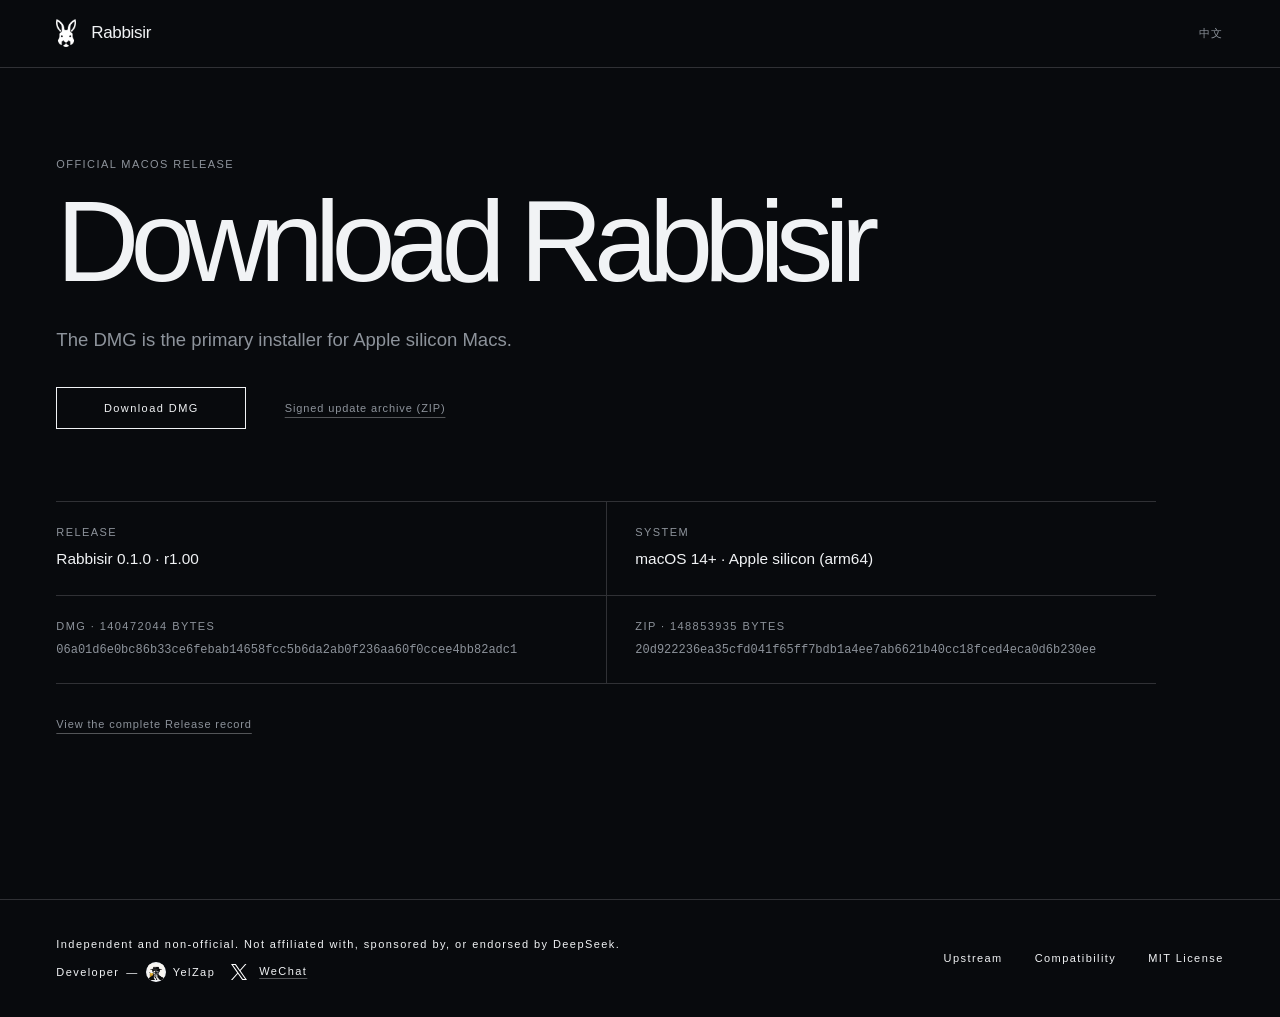
==== site/download.html @ ea1e6561 "fix: make official downloads browser-friendly" ====
<!doctype html>
<html lang="en">
  <head>
    <meta charset="utf-8">
    <meta name="viewport" content="width=device-width, initial-scale=1">
    <meta name="color-scheme" content="dark">
    <meta name="theme-color" content="#080a0d">
    <meta name="description" content="Download the official Rabbisir installer for Apple silicon Macs.">
    <title>Download Rabbisir — macOS</title>
    <link rel="icon" href="assets/rabbisir/rabbisir-mark-dark.png">
    <link rel="stylesheet" href="styles.css">
    <script src="site.js?v=20260815-wechat2" defer></script>
  </head>
  <body class="download-page">
    <header class="site-header">
      <div class="content-frame header-frame">
        <a class="brand" href="index.html" aria-label="Rabbisir home">
          <img src="assets/rabbisir/rabbisir-mark-dark.png" alt="" width="20" height="28">
          <span>Rabbisir</span>
        </a>
        <button class="language-switch" type="button" aria-label="Switch to Chinese">中文</button>
      </div>
    </header>

    <main class="download-main">
      <section class="download-detail" aria-labelledby="download-title">
        <div class="content-frame download-detail-frame">
          <p class="download-kicker" data-en="Official macOS release" data-zh="macOS 官方版本">Official macOS release</p>
          <h1 class="download-title" id="download-title" data-en="Download Rabbisir" data-zh="下载 Rabbisir">Download Rabbisir</h1>
          <p class="download-summary" data-en="The DMG is the primary installer for Apple silicon Macs." data-zh="DMG 是面向 Apple 芯片 Mac 的主要安装包。">The DMG is the primary installer for Apple silicon Macs.</p>

          <div class="download-cta">
            <a class="download-button download-primary" href="https://github.com/readysteadyscience/Rabbisir/releases/download/v0.1.0-r1.00/Rabbisir-0.1.0-1.dmg" aria-label="Download Rabbisir 0.1.0 DMG" data-aria-en="Download Rabbisir 0.1.0 DMG" data-aria-zh="下载 Rabbisir 0.1.0 DMG"><span data-en="Download DMG" data-zh="下载 DMG">Download DMG</span></a>
            <a class="download-archive" href="https://github.com/readysteadyscience/Rabbisir/releases/download/v0.1.0-r1.00/Rabbisir-0.1.0-1.zip" aria-label="Download the Rabbisir 0.1.0 signed update archive" data-aria-en="Download the Rabbisir 0.1.0 signed update archive" data-aria-zh="下载 Rabbisir 0.1.0 签名更新归档" data-en="Signed update archive (ZIP)" data-zh="签名更新归档（ZIP）">Signed update archive (ZIP)</a>
          </div>

          <div class="download-facts">
            <div class="download-fact">
              <p class="download-fact-label" data-en="Release" data-zh="版本">Release</p>
              <p class="download-fact-value">Rabbisir 0.1.0 · r1.00</p>
            </div>
            <div class="download-fact">
              <p class="download-fact-label" data-en="System" data-zh="系统">System</p>
              <p class="download-fact-value" data-en="macOS 14+ · Apple silicon (arm64)" data-zh="macOS 14 或更高版本 · Apple 芯片（arm64）">macOS 14+ · Apple silicon (arm64)</p>
            </div>
            <div class="download-fact">
              <p class="download-fact-label">DMG · 140472044 bytes</p>
              <p class="download-fact-value checksum-value"><code>06a01d6e0bc86b33ce6febab14658fcc5b6da2ab0f236aa60f0ccee4bb82adc1</code></p>
            </div>
            <div class="download-fact">
              <p class="download-fact-label">ZIP · 148853935 bytes</p>
              <p class="download-fact-value checksum-value"><code>20d922236ea35cfd041f65ff7bdb1a4ee7ab6621b40cc18fced4eca0d6b230ee</code></p>
            </div>
          </div>

          <p class="release-record"><a href="https://github.com/readysteadyscience/Rabbisir/releases/tag/v0.1.0-r1.00" target="_blank" rel="noopener noreferrer" aria-label="View the complete Rabbisir 0.1.0 release record (opens in a new tab)" data-aria-en="View the complete Rabbisir 0.1.0 release record (opens in a new tab)" data-aria-zh="查看完整 Rabbisir 0.1.0 Release 记录（在新标签页中打开）" data-en="View the complete Release record" data-zh="查看完整 Release 记录">View the complete Release record</a></p>
        </div>
      </section>
    </main>

    <footer>
      <div class="content-frame footer-frame">
        <div class="footer-meta">
          <p data-en="Independent and non-official. Not affiliated with, sponsored by, or endorsed by DeepSeek." data-zh="独立、非官方，与 DeepSeek 不存在隶属、赞助或背书关系。">Independent and non-official. Not affiliated with, sponsored by, or endorsed by DeepSeek.</p>
          <p class="author-line"><span data-en="Developer" data-zh="开发者">Developer</span><span aria-hidden="true">—</span><span class="author-avatar"><img src="assets/rabbisir/yelzap-avatar.png" alt="" width="18" height="18"></span><span>YelZap</span><a class="x-profile-link" href="https://x.com/YelZap1987" target="_blank" rel="noopener noreferrer" aria-label="YelZap on X (opens in a new tab)" data-aria-en="YelZap on X (opens in a new tab)" data-aria-zh="在 X 上查看 YelZap（在新标签页中打开）"><img src="assets/rabbisir/x-logo-white-v1.svg" alt="" width="16" height="16"></a><button class="wechat-profile-button" type="button" aria-label="Show YelZap's WeChat QR code" aria-haspopup="dialog" aria-controls="wechat-qr-dialog" data-aria-en="Show YelZap's WeChat QR code" data-aria-zh="显示 YelZap 的微信二维码"><span class="wechat-profile-label" data-en="WeChat" data-zh="微信">WeChat</span></button></p>
        </div>
        <nav aria-label="Project references" data-aria-en="Project references" data-aria-zh="项目参考">
          <a class="upstream-link" href="https://github.com/deepseek-ai/deepseek-harness" aria-label="Official DeepSeek Harness upstream repository" data-aria-en="Official DeepSeek Harness upstream repository" data-aria-zh="DeepSeek Harness 官方上游仓库"><span data-en="Upstream" data-zh="上游">Upstream</span></a>
          <a href="UPSTREAM.md" data-en="Compatibility" data-zh="兼容性">Compatibility</a>
          <a href="LICENSE" data-en="MIT License" data-zh="MIT 许可">MIT License</a>
        </nav>
      </div>
    </footer>

    <dialog class="wechat-dialog" id="wechat-qr-dialog" aria-label="Add YelZap on WeChat" data-aria-en="Add YelZap on WeChat" data-aria-zh="在微信添加 YelZap">
      <div class="wechat-dialog-panel">
        <button class="wechat-dialog-close" type="button" aria-label="Close WeChat QR code" data-aria-en="Close WeChat QR code" data-aria-zh="关闭微信二维码">×</button>
        <img src="assets/rabbisir/yelzap-wechat-qr-v1.png" alt="YelZap WeChat QR code" width="922" height="1361">
      </div>
    </dialog>
  </body>
</html>
---- site/styles.css ----
:root {
  color-scheme: dark;
  font-family: "SF Pro Display", "SF Pro Text", -apple-system, BlinkMacSystemFont, "Helvetica Neue", sans-serif;
  font-synthesis: none;
  --background: #080a0d;
  --text: #f1f3f5;
  --muted: #8d939b;
  --quiet: #5d636b;
  --line: rgba(241, 243, 245, 0.17);
  --line-strong: rgba(241, 243, 245, 0.32);
  --gutter: clamp(24px, 4.4vw, 72px);
}

* {
  box-sizing: border-box;
}

html {
  min-width: 320px;
  background: var(--background);
  scroll-behavior: smooth;
}

body {
  min-width: 320px;
  height: 100svh;
  margin: 0;
  display: grid;
  grid-template-rows: clamp(60px, 7.5svh, 72px) minmax(0, 1fr) clamp(80px, 10svh, 96px);
  overflow: hidden;
  color: var(--text);
  background: var(--background);
}

a {
  color: inherit;
  text-decoration: none;
}

.content-frame {
  width: 100%;
  height: 100%;
  padding-inline: var(--gutter);
}

.site-header,
.header-frame {
  display: flex;
  align-items: center;
  justify-content: space-between;
}

.site-header {
  height: 100%;
  border-bottom: 1px solid var(--line);
}

.brand {
  display: inline-flex;
  align-items: center;
  gap: 15px;
  font-size: 17px;
  font-weight: 510;
  letter-spacing: -0.02em;
}

.brand img {
  display: block;
  width: 20px;
  height: auto;
}

.language-switch {
  padding: 8px 0;
  color: var(--muted);
  font: inherit;
  font-size: 11px;
  letter-spacing: 0.13em;
  cursor: pointer;
  background: none;
  border: 0;
}

.language-switch:hover,
.language-switch:focus-visible {
  color: var(--text);
}

.download-button,
footer {
  font-size: 11px;
  letter-spacing: 0.13em;
}

main {
  display: grid;
  grid-template-rows: minmax(0, 1fr) clamp(136px, 20.5svh, 176px);
  min-height: 0;
  overflow: hidden;
}

.hero {
  min-height: 0;
  border-bottom: 1px solid var(--line);
}

.hero-frame {
  display: grid;
  grid-template-columns: minmax(0, 1fr) minmax(150px, 19vw);
  align-items: center;
  gap: clamp(36px, 6vw, 96px);
  padding-block: clamp(20px, 4svh, 42px);
}

.hero-copy {
  min-width: 0;
}

h1 {
  margin: 0 0 0 -0.059em;
  font-size: clamp(5rem, 11.8vw, 11.5rem);
  font-weight: 430;
  line-height: 0.78;
  letter-spacing: -0.078em;
  animation: rise 900ms cubic-bezier(0.16, 1, 0.3, 1) both;
}

.provenance,
.logic-note {
  color: var(--muted);
  font-size: clamp(1rem, 1.45vw, 1.35rem);
  font-weight: 400;
  line-height: 1.25;
  letter-spacing: -0.02em;
}

.provenance {
  margin: clamp(18px, 2.8svh, 30px) 0 0;
  margin-left: -0.05em;
  animation: rise 900ms 100ms cubic-bezier(0.16, 1, 0.3, 1) both;
}

.harness-link {
  color: var(--text);
  font-weight: inherit;
  text-decoration: none;
}

.logic-note {
  margin: 8px 0 0;
}

.download-group {
  --download-space: clamp(18px, 2.4svh, 22px);

  display: grid;
  justify-items: start;
  gap: var(--download-space);
  width: fit-content;
  margin-top: var(--download-space);
  padding-bottom: var(--download-space);
  animation: rise 900ms 180ms cubic-bezier(0.16, 1, 0.3, 1) both;
}

.download-button {
  min-width: 132px;
  min-height: 42px;
  padding: 0 22px;
  display: inline-flex;
  align-items: center;
  justify-content: center;
  color: var(--text);
  border: 1px solid var(--text);
  transition: color 180ms ease, background-color 180ms ease;
}

.download-actions {
  display: flex;
  align-items: center;
  gap: clamp(18px, 2vw, 30px);
}

.download-promise {
  margin: 0;
  color: var(--text);
  font-size: clamp(1.15rem, 1.8vw, 1.65rem);
  font-weight: 430;
  line-height: 1.2;
  letter-spacing: -0.025em;
}

.download-button:hover,
.download-button:focus-visible {
  color: var(--background);
  background: var(--text);
}

.hero-mark {
  justify-self: end;
  width: min(100%, 220px);
}

.mark-rabbisir {
  display: block;
  width: 100%;
  height: auto;
  opacity: 1;
}

.signals {
  min-height: 0;
  border-bottom: 1px solid var(--line);
}

.signals-frame {
  display: block;
}

.signal-list {
  display: grid;
  grid-template-columns: repeat(3, minmax(0, 1fr));
  height: 100%;
  min-height: 0;
}

.signal {
  display: flex;
  min-width: 0;
  flex-direction: column;
  justify-content: center;
  gap: 12px;
  padding: 0 clamp(20px, 2.6vw, 44px);
  border-left: 1px solid var(--line);
}

.signal:first-child {
  padding-left: 0;
  border-left: 0;
}

.signal p {
  margin: 0;
}

.signal-title {
  color: var(--text);
  font-size: clamp(1.5rem, 2.45vw, 2.9rem);
  font-weight: 390;
  line-height: 0.98;
  letter-spacing: -0.045em;
  transition: color 220ms ease;
}

.signal-copy {
  max-width: 24ch;
  color: var(--quiet);
  font-size: clamp(0.78rem, 0.95vw, 0.95rem);
  line-height: 1.35;
  letter-spacing: -0.01em;
}

.signal:hover .signal-title {
  color: var(--text);
}

body.download-page {
  height: auto;
  min-height: 100svh;
  grid-template-rows: clamp(60px, 7.5svh, 72px) minmax(0, 1fr) auto;
  overflow-x: hidden;
  overflow-y: auto;
}

.download-page main {
  display: block;
  overflow: visible;
}

.download-detail {
  min-height: calc(100svh - clamp(60px, 7.5svh, 72px));
  border-bottom: 1px solid var(--line);
}

.download-detail-frame {
  height: auto;
  padding-block: clamp(64px, 10svh, 120px);
}

.download-kicker,
.download-fact-label {
  color: var(--muted);
  font-size: 11px;
  letter-spacing: 0.13em;
  text-transform: uppercase;
}

.download-kicker {
  margin: 0 0 22px;
}

.download-title {
  max-width: 980px;
  margin: 0;
  font-size: clamp(4rem, 9vw, 9rem);
  line-height: 0.86;
}

.download-summary {
  max-width: 620px;
  margin: clamp(28px, 4svh, 44px) 0 0;
  color: var(--muted);
  font-size: clamp(1rem, 1.45vw, 1.3rem);
  line-height: 1.45;
}

.download-cta {
  display: flex;
  align-items: center;
  gap: clamp(20px, 3vw, 42px);
  margin-top: 34px;
}

.download-primary {
  min-width: 190px;
}

.download-archive,
.release-record a {
  color: var(--muted);
  font-size: 11px;
  letter-spacing: 0.08em;
  text-decoration: underline;
  text-decoration-color: var(--line-strong);
  text-underline-offset: 5px;
}

.download-archive:hover,
.download-archive:focus-visible,
.release-record a:hover,
.release-record a:focus-visible {
  color: var(--text);
}

.download-facts {
  max-width: 1100px;
  margin-top: clamp(56px, 8svh, 88px);
  display: grid;
  grid-template-columns: repeat(2, minmax(0, 1fr));
  border-top: 1px solid var(--line);
}

.download-fact {
  min-width: 0;
  padding: 24px 28px 24px 0;
  border-bottom: 1px solid var(--line);
}

.download-fact:nth-child(even) {
  padding-left: 28px;
  border-left: 1px solid var(--line);
}

.download-fact p {
  margin: 0;
}

.download-fact-value {
  margin-top: 10px !important;
  color: var(--text);
  font-size: clamp(0.9rem, 1.2vw, 1.1rem);
  line-height: 1.45;
}

.checksum-value {
  overflow-wrap: anywhere;
  color: var(--muted);
  font-family: ui-monospace, "SFMono-Regular", Menlo, monospace;
  font-size: 12px;
}

.release-record {
  margin: 30px 0 0;
}

.download-page footer {
  min-height: clamp(104px, 13svh, 132px);
}

.footer-frame {
  display: flex;
  align-items: center;
  justify-content: space-between;
  gap: 48px;
}

footer {
  height: 100%;
  color: var(--text);
  line-height: 1.7;
}

footer p {
  margin: 0;
}

.footer-meta {
  display: grid;
  gap: 8px;
}

.author-line {
  display: flex;
  align-items: center;
  gap: 7px;
}

.author-avatar {
  width: 20px;
  height: 20px;
  padding: 2px;
  overflow: hidden;
  display: inline-flex;
  flex: 0 0 auto;
  align-items: center;
  justify-content: center;
  background: var(--text);
  border-radius: 50%;
}

.author-avatar img {
  display: block;
  width: 100%;
  height: 100%;
  object-fit: contain;
}

.x-profile-link {
  width: 18px;
  height: 18px;
  margin-left: 8px;
  display: inline-flex;
  flex: 0 0 auto;
  align-items: center;
  justify-content: center;
}

.x-profile-link img {
  display: block;
  width: auto;
  height: 16px;
}

.wechat-profile-button {
  width: auto;
  height: 18px;
  margin: 0 0 0 4px;
  padding: 0;
  display: inline-flex;
  flex: 0 0 auto;
  align-items: center;
  justify-content: center;
  color: var(--text);
  font: inherit;
  letter-spacing: inherit;
  cursor: pointer;
  background: none;
  border: 0;
}

.wechat-profile-label {
  line-height: 1;
  text-decoration: underline;
  text-decoration-color: var(--line-strong);
  text-underline-offset: 3px;
}

.wechat-dialog {
  max-width: none;
  max-height: none;
  padding: 0;
  overflow: visible;
  color: #111;
  background: transparent;
  border: 0;
}

.wechat-dialog::backdrop {
  background: rgba(0, 0, 0, 0.78);
}

.wechat-dialog-panel {
  position: relative;
  overflow: hidden;
  background: #fff;
  border-radius: 18px;
  box-shadow: 0 28px 80px rgba(0, 0, 0, 0.48);
}

.wechat-dialog-panel > img {
  display: block;
  width: auto;
  height: min(78svh, 720px);
  max-width: min(88vw, 488px);
  object-fit: contain;
}

.wechat-dialog-close {
  position: absolute;
  z-index: 1;
  top: 14px;
  right: 14px;
  width: 32px;
  height: 32px;
  padding: 0;
  color: #111;
  font: 400 24px/1 -apple-system, BlinkMacSystemFont, sans-serif;
  cursor: pointer;
  background: rgba(255, 255, 255, 0.88);
  border: 1px solid rgba(17, 17, 17, 0.15);
  border-radius: 50%;
}

footer nav {
  display: flex;
  flex-wrap: wrap;
  align-items: center;
  justify-content: flex-end;
  gap: clamp(18px, 2.5vw, 40px);
}

.community-link {
  display: inline-flex;
  align-items: center;
  gap: 7px;
  color: var(--muted);
  font-size: 11px;
  letter-spacing: 0.08em;
}

.download-details-link {
  color: var(--muted);
  font-size: 11px;
  letter-spacing: 0.08em;
  text-decoration: underline;
  text-decoration-color: var(--line-strong);
  text-underline-offset: 5px;
}

.download-details-link:hover,
.download-details-link:focus-visible {
  color: var(--text);
}

.community-link img {
  display: block;
  width: 14px;
  height: 14px;
  flex: 0 0 auto;
}

footer a {
  color: var(--text);
  transition: color 180ms ease;
}

.upstream-link {
  display: inline-flex;
  align-items: center;
  gap: 7px;
}

footer a:hover,
footer a:focus-visible {
  color: var(--text);
}

a:focus-visible,
.language-switch:focus-visible,
.wechat-profile-button:focus-visible,
.wechat-dialog-close:focus-visible {
  outline: 1px solid var(--text);
  outline-offset: 7px;
}

.wechat-dialog-close:focus-visible {
  outline-color: #111;
  outline-offset: 3px;
}

@keyframes rise {
  from {
    opacity: 0;
    transform: translateY(22px);
  }

  to {
    opacity: 1;
    transform: translateY(0);
  }
}

@media (min-width: 821px) and (max-width: 1400px) {
  .provenance {
    margin-left: calc(-0.05em + 1px);
  }
}

@media (max-width: 820px) {
  body {
    display: block;
    height: auto;
    min-height: 100svh;
    overflow-x: hidden;
    overflow-y: auto;
  }

  .site-header {
    height: auto;
    min-height: 72px;
  }

  main {
    display: block;
    overflow: visible;
  }

  .hero {
    min-height: calc(100svh - 72px);
  }

  .hero-frame {
    grid-template-columns: 1fr;
    grid-template-rows: auto 1fr;
    align-items: end;
    gap: 72px;
    padding-block: 48px 60px;
  }

  .hero-mark {
    grid-row: 1;
    justify-self: start;
    width: clamp(72px, 18vw, 120px);
  }

  .hero-copy {
    grid-row: 2;
  }

  h1 {
    font-size: clamp(5.2rem, 21.5vw, 10rem);
  }

  .signal-list {
    grid-template-columns: 1fr;
    height: auto;
    padding-top: 70px;
  }

  .signal,
  .signal:first-child {
    min-height: 150px;
    padding: 30px 0;
    border-top: 1px solid var(--line);
    border-left: 0;
  }

  .signal:first-child {
    border-top: 0;
  }

  .footer-frame {
    align-items: flex-start;
    flex-direction: column;
    justify-content: center;
    gap: 24px;
    padding-block: 40px;
  }

  footer,
  .footer-frame {
    height: auto;
  }

  footer nav {
    justify-content: flex-start;
  }

  .download-detail {
    min-height: auto;
  }

  .download-detail-frame {
    padding-block: 64px 72px;
  }

  .download-title {
    font-size: clamp(4rem, 15vw, 7rem);
  }
}

@media (max-width: 520px) {
  :root {
    --gutter: 20px;
  }

  .site-header {
    min-height: 72px;
  }

  .brand {
    gap: 12px;
    font-size: 15px;
  }

  .download-button,
  footer {
    font-size: 10px;
  }

  .hero {
    min-height: calc(100svh - 72px);
  }

  .hero-frame {
    gap: 56px;
    padding-block: 44px 54px;
  }

  h1 {
    font-size: clamp(4.4rem, 22.2vw, 7rem);
    letter-spacing: -0.075em;
  }

  .provenance {
    max-width: 280px;
    margin-top: 30px;
    font-size: 15px;
    line-height: 1.45;
  }

  .download-group {
    --download-space: 20px;

    width: 100%;
  }

  .download-button {
    min-width: 124px;
    min-height: 40px;
  }

  .download-title {
    font-size: clamp(3.4rem, 18vw, 5.4rem);
    letter-spacing: -0.07em;
  }

  .download-cta {
    align-items: flex-start;
    flex-direction: column;
    gap: 22px;
  }

  .download-primary {
    min-width: 180px;
  }

  .download-facts {
    grid-template-columns: 1fr;
  }

  .download-fact,
  .download-fact:nth-child(even) {
    padding: 22px 0;
    border-left: 0;
  }

  .download-actions {
    flex-direction: column;
    align-items: flex-start;
    gap: 16px;
  }

  .download-promise {
    max-width: 320px;
    font-size: 19px;
  }

  .signals {
    min-height: auto;
  }

  .signal,
  .signal:first-child {
    min-height: 134px;
  }

  .signal-title {
    font-size: clamp(2.1rem, 11vw, 3.6rem);
  }

  .signal-copy {
    font-size: 14px;
  }

  .footer-frame {
    min-height: 184px;
  }

  .wechat-dialog-panel > img {
    width: min(88vw, 380px);
    height: auto;
    max-height: 82svh;
  }
}

@media (prefers-reduced-motion: reduce) {
  html {
    scroll-behavior: auto;
  }

  *,
  *::before,
  *::after {
    animation-duration: 0.01ms !important;
    animation-iteration-count: 1 !important;
    transition-duration: 0.01ms !important;
  }
}
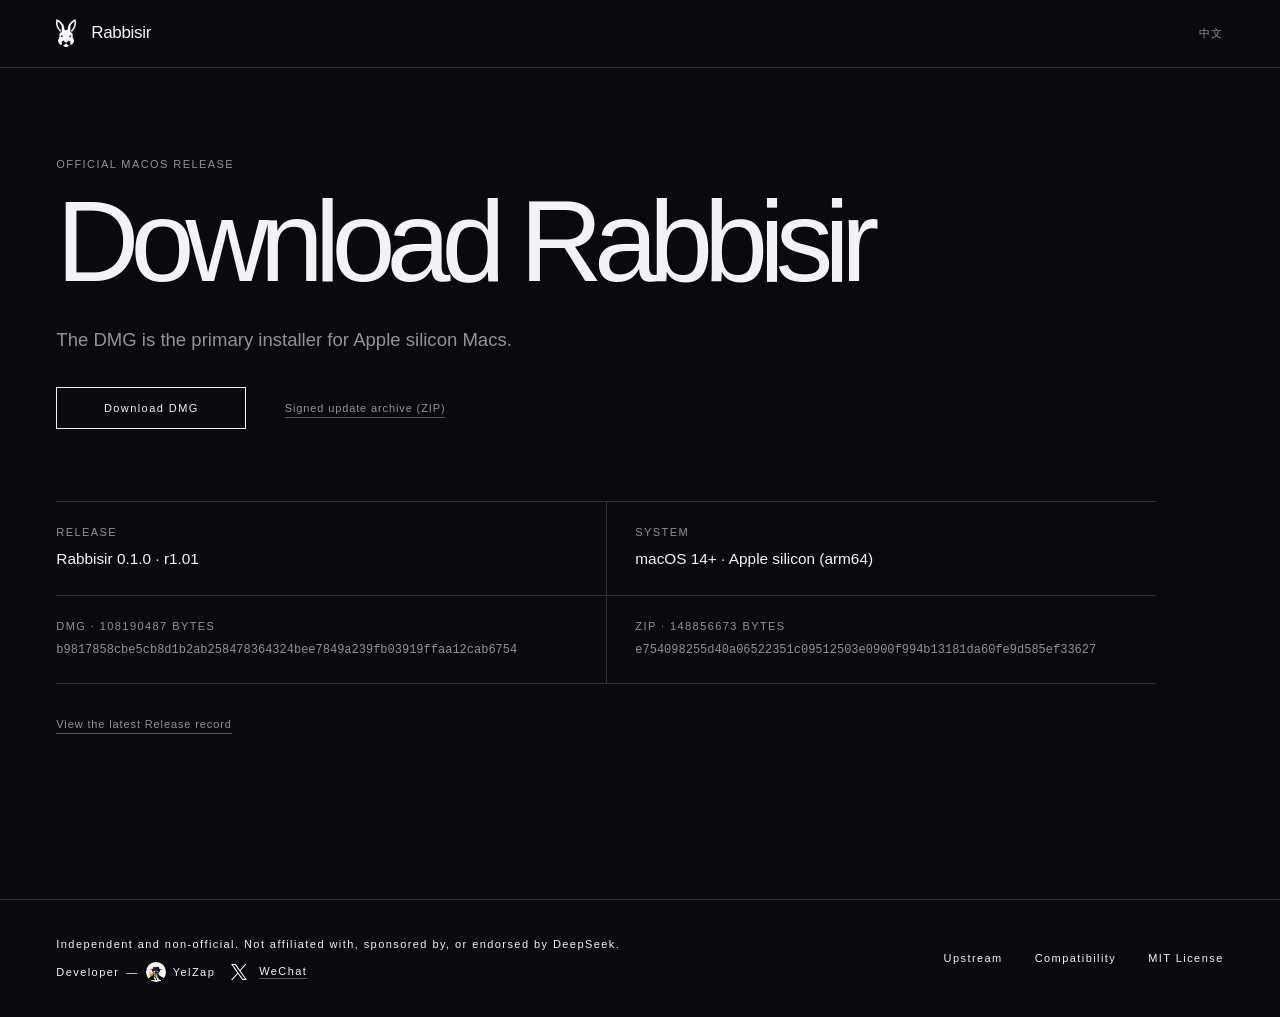
==== commit e7b47017: "fix: prepare r1.01 public source" ====
--- a/site/download.html
+++ b/site/download.html
@@ -30,30 +30,30 @@
           <p class="download-summary" data-en="The DMG is the primary installer for Apple silicon Macs." data-zh="DMG 是面向 Apple 芯片 Mac 的主要安装包。">The DMG is the primary installer for Apple silicon Macs.</p>
 
           <div class="download-cta">
-            <a class="download-button download-primary" href="https://github.com/readysteadyscience/Rabbisir/releases/download/v0.1.0-r1.00/Rabbisir-0.1.0-1.dmg" aria-label="Download Rabbisir 0.1.0 DMG" data-aria-en="Download Rabbisir 0.1.0 DMG" data-aria-zh="下载 Rabbisir 0.1.0 DMG"><span data-en="Download DMG" data-zh="下载 DMG">Download DMG</span></a>
-            <a class="download-archive" href="https://github.com/readysteadyscience/Rabbisir/releases/download/v0.1.0-r1.00/Rabbisir-0.1.0-1.zip" aria-label="Download the Rabbisir 0.1.0 signed update archive" data-aria-en="Download the Rabbisir 0.1.0 signed update archive" data-aria-zh="下载 Rabbisir 0.1.0 签名更新归档" data-en="Signed update archive (ZIP)" data-zh="签名更新归档（ZIP）">Signed update archive (ZIP)</a>
+            <a class="download-button download-primary" href="https://github.com/readysteadyscience/Rabbisir/releases/latest/download/Rabbisir-0.1.0-2.dmg" aria-label="Download the latest Rabbisir 0.1.0 DMG" data-aria-en="Download the latest Rabbisir 0.1.0 DMG" data-aria-zh="下载最新 Rabbisir 0.1.0 DMG"><span data-en="Download DMG" data-zh="下载 DMG">Download DMG</span></a>
+            <a class="download-archive" href="https://github.com/readysteadyscience/Rabbisir/releases/latest/download/Rabbisir-0.1.0-2.zip" aria-label="Download the latest Rabbisir 0.1.0 signed update archive" data-aria-en="Download the latest Rabbisir 0.1.0 signed update archive" data-aria-zh="下载最新 Rabbisir 0.1.0 签名更新归档" data-en="Signed update archive (ZIP)" data-zh="签名更新归档（ZIP）">Signed update archive (ZIP)</a>
           </div>
 
           <div class="download-facts">
             <div class="download-fact">
               <p class="download-fact-label" data-en="Release" data-zh="版本">Release</p>
-              <p class="download-fact-value">Rabbisir 0.1.0 · r1.00</p>
+              <p class="download-fact-value">Rabbisir 0.1.0 · r1.01</p>
             </div>
             <div class="download-fact">
               <p class="download-fact-label" data-en="System" data-zh="系统">System</p>
               <p class="download-fact-value" data-en="macOS 14+ · Apple silicon (arm64)" data-zh="macOS 14 或更高版本 · Apple 芯片（arm64）">macOS 14+ · Apple silicon (arm64)</p>
             </div>
             <div class="download-fact">
-              <p class="download-fact-label">DMG · 140472044 bytes</p>
-              <p class="download-fact-value checksum-value"><code>06a01d6e0bc86b33ce6febab14658fcc5b6da2ab0f236aa60f0ccee4bb82adc1</code></p>
+              <p class="download-fact-label">DMG · 108190487 bytes</p>
+              <p class="download-fact-value checksum-value"><code>b9817858cbe5cb8d1b2ab258478364324bee7849a239fb03919ffaa12cab6754</code></p>
             </div>
             <div class="download-fact">
-              <p class="download-fact-label">ZIP · 148853935 bytes</p>
-              <p class="download-fact-value checksum-value"><code>20d922236ea35cfd041f65ff7bdb1a4ee7ab6621b40cc18fced4eca0d6b230ee</code></p>
+              <p class="download-fact-label">ZIP · 148856673 bytes</p>
+              <p class="download-fact-value checksum-value"><code>e754098255d40a06522351c09512503e0900f994b13181da60fe9d585ef33627</code></p>
             </div>
           </div>
 
-          <p class="release-record"><a href="https://github.com/readysteadyscience/Rabbisir/releases/tag/v0.1.0-r1.00" target="_blank" rel="noopener noreferrer" aria-label="View the complete Rabbisir 0.1.0 release record (opens in a new tab)" data-aria-en="View the complete Rabbisir 0.1.0 release record (opens in a new tab)" data-aria-zh="查看完整 Rabbisir 0.1.0 Release 记录（在新标签页中打开）" data-en="View the complete Release record" data-zh="查看完整 Release 记录">View the complete Release record</a></p>
+          <p class="release-record"><a href="https://github.com/readysteadyscience/Rabbisir/releases/latest" target="_blank" rel="noopener noreferrer" aria-label="View the latest Rabbisir 0.1.0 release record (opens in a new tab)" data-aria-en="View the latest Rabbisir 0.1.0 release record (opens in a new tab)" data-aria-zh="查看最新 Rabbisir 0.1.0 Release 记录（在新标签页中打开）" data-en="View the latest Release record" data-zh="查看最新 Release 记录">View the latest Release record</a></p>
         </div>
       </section>
     </main>
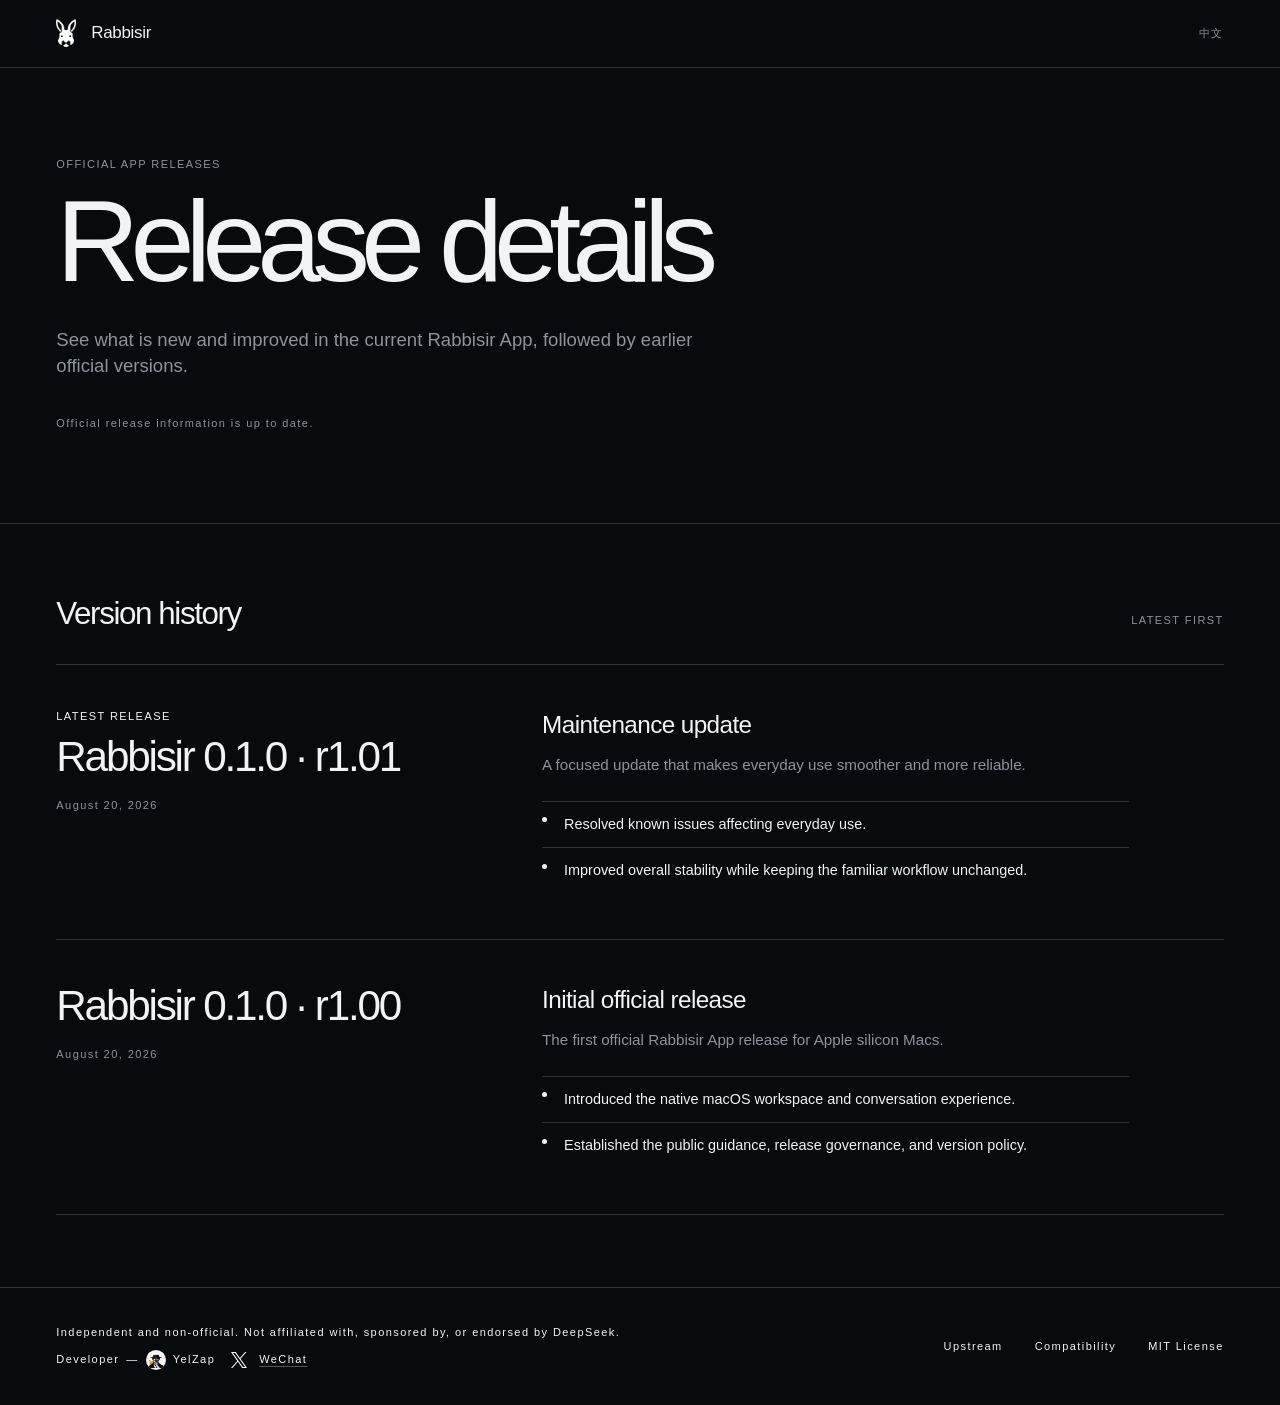
==== commit 2afddcd0: "feat: add dynamic release details page" ====
--- a/site/download.html
+++ b/site/download.html
@@ -5,13 +5,15 @@
     <meta name="viewport" content="width=device-width, initial-scale=1">
     <meta name="color-scheme" content="dark">
     <meta name="theme-color" content="#080a0d">
-    <meta name="description" content="Download the official Rabbisir installer for Apple silicon Macs.">
-    <title>Download Rabbisir — macOS</title>
+    <meta name="description" content="Current and previous official Rabbisir App releases.">
+    <title>Rabbisir Release Details</title>
+    <link rel="canonical" href="https://readysteadyscience.github.io/Rabbisir/download.html">
     <link rel="icon" href="assets/rabbisir/rabbisir-mark-dark.png">
     <link rel="stylesheet" href="styles.css">
     <script src="site.js?v=20260815-wechat2" defer></script>
+    <script type="module" src="release-details.mjs"></script>
   </head>
-  <body class="download-page">
+  <body class="release-page">
     <header class="site-header">
       <div class="content-frame header-frame">
         <a class="brand" href="index.html" aria-label="Rabbisir home">
@@ -22,38 +24,27 @@
       </div>
     </header>
 
-    <main class="download-main">
-      <section class="download-detail" aria-labelledby="download-title">
-        <div class="content-frame download-detail-frame">
-          <p class="download-kicker" data-en="Official macOS release" data-zh="macOS 官方版本">Official macOS release</p>
-          <h1 class="download-title" id="download-title" data-en="Download Rabbisir" data-zh="下载 Rabbisir">Download Rabbisir</h1>
-          <p class="download-summary" data-en="The DMG is the primary installer for Apple silicon Macs." data-zh="DMG 是面向 Apple 芯片 Mac 的主要安装包。">The DMG is the primary installer for Apple silicon Macs.</p>
+    <main class="release-main">
+      <section class="release-intro" aria-labelledby="release-title">
+        <div class="content-frame release-intro-frame">
+          <p class="release-kicker" data-en="Official App releases" data-zh="正式 App 版本">Official App releases</p>
+          <h1 class="release-title" id="release-title" data-en="Release details" data-zh="版本迭代">Release details</h1>
+          <p class="release-summary" data-en="See what is new and improved in the current Rabbisir App, followed by earlier official versions." data-zh="了解当前 Rabbisir App 的新增功能与关键改进，并回顾此前的正式版本。">See what is new and improved in the current Rabbisir App, followed by earlier official versions.</p>
+          <p class="release-feed-status" id="release-feed-status" role="status" aria-live="polite" data-en="Loading official release information…" data-zh="正在载入正式版本信息…">Loading official release information…</p>
+        </div>
+      </section>
 
-          <div class="download-cta">
-            <a class="download-button download-primary" href="https://github.com/readysteadyscience/Rabbisir/releases/latest/download/Rabbisir-0.1.0-2.dmg" aria-label="Download the latest Rabbisir 0.1.0 DMG" data-aria-en="Download the latest Rabbisir 0.1.0 DMG" data-aria-zh="下载最新 Rabbisir 0.1.0 DMG"><span data-en="Download DMG" data-zh="下载 DMG">Download DMG</span></a>
-            <a class="download-archive" href="https://github.com/readysteadyscience/Rabbisir/releases/latest/download/Rabbisir-0.1.0-2.zip" aria-label="Download the latest Rabbisir 0.1.0 signed update archive" data-aria-en="Download the latest Rabbisir 0.1.0 signed update archive" data-aria-zh="下载最新 Rabbisir 0.1.0 签名更新归档" data-en="Signed update archive (ZIP)" data-zh="签名更新归档（ZIP）">Signed update archive (ZIP)</a>
+      <section class="release-history" aria-labelledby="release-history-title">
+        <div class="content-frame release-history-frame">
+          <div class="release-history-heading">
+            <h2 id="release-history-title" data-en="Version history" data-zh="版本记录">Version history</h2>
+            <p data-en="Latest first" data-zh="最新版本置顶">Latest first</p>
           </div>
-
-          <div class="download-facts">
-            <div class="download-fact">
-              <p class="download-fact-label" data-en="Release" data-zh="版本">Release</p>
-              <p class="download-fact-value">Rabbisir 0.1.0 · r1.01</p>
-            </div>
-            <div class="download-fact">
-              <p class="download-fact-label" data-en="System" data-zh="系统">System</p>
-              <p class="download-fact-value" data-en="macOS 14+ · Apple silicon (arm64)" data-zh="macOS 14 或更高版本 · Apple 芯片（arm64）">macOS 14+ · Apple silicon (arm64)</p>
-            </div>
-            <div class="download-fact">
-              <p class="download-fact-label">DMG · 108190487 bytes</p>
-              <p class="download-fact-value checksum-value"><code>b9817858cbe5cb8d1b2ab258478364324bee7849a239fb03919ffaa12cab6754</code></p>
-            </div>
-            <div class="download-fact">
-              <p class="download-fact-label">ZIP · 148856673 bytes</p>
-              <p class="download-fact-value checksum-value"><code>e754098255d40a06522351c09512503e0900f994b13181da60fe9d585ef33627</code></p>
-            </div>
+          <div class="release-list" id="release-list" aria-busy="true">
+            <article class="release-empty">
+              <p data-en="Release information will appear here when loading completes." data-zh="载入完成后，正式版本信息会显示在这里。">Release information will appear here when loading completes.</p>
+            </article>
           </div>
-
-          <p class="release-record"><a href="https://github.com/readysteadyscience/Rabbisir/releases/latest" target="_blank" rel="noopener noreferrer" aria-label="View the latest Rabbisir 0.1.0 release record (opens in a new tab)" data-aria-en="View the latest Rabbisir 0.1.0 release record (opens in a new tab)" data-aria-zh="查看最新 Rabbisir 0.1.0 Release 记录（在新标签页中打开）" data-en="View the latest Release record" data-zh="查看最新 Release 记录">View the latest Release record</a></p>
         </div>
       </section>
     </main>
--- a/site/styles.css
+++ b/site/styles.css
@@ -263,7 +263,7 @@
   color: var(--text);
 }
 
-body.download-page {
+body.release-page {
   height: auto;
   min-height: 100svh;
   grid-template-rows: clamp(60px, 7.5svh, 72px) minmax(0, 1fr) auto;
@@ -271,118 +271,202 @@
   overflow-y: auto;
 }
 
-.download-page main {
+.release-page .release-main {
   display: block;
   overflow: visible;
 }
 
-.download-detail {
-  min-height: calc(100svh - clamp(60px, 7.5svh, 72px));
+.release-intro,
+.release-history {
   border-bottom: 1px solid var(--line);
 }
 
-.download-detail-frame {
+.release-intro-frame {
   height: auto;
   padding-block: clamp(64px, 10svh, 120px);
 }
 
-.download-kicker,
-.download-fact-label {
+.release-kicker,
+.release-latest-label,
+.release-date,
+.release-history-heading p,
+.release-feed-status {
   color: var(--muted);
   font-size: 11px;
   letter-spacing: 0.13em;
+}
+
+.release-kicker,
+.release-latest-label,
+.release-history-heading p {
   text-transform: uppercase;
 }
 
-.download-kicker {
+.release-kicker {
   margin: 0 0 22px;
 }
 
-.download-title {
+.release-title {
   max-width: 980px;
   margin: 0;
   font-size: clamp(4rem, 9vw, 9rem);
   line-height: 0.86;
 }
 
-.download-summary {
-  max-width: 620px;
+.release-summary {
+  max-width: 680px;
   margin: clamp(28px, 4svh, 44px) 0 0;
   color: var(--muted);
   font-size: clamp(1rem, 1.45vw, 1.3rem);
   line-height: 1.45;
 }
 
-.download-cta {
+.release-feed-status {
+  min-height: 1.7em;
+  margin: 34px 0 0;
+  line-height: 1.7;
+}
+
+.release-history-frame {
+  height: auto;
+  padding-block: clamp(52px, 8svh, 96px);
+}
+
+.release-history-heading {
   display: flex;
-  align-items: center;
-  gap: clamp(20px, 3vw, 42px);
-  margin-top: 34px;
-}
-
-.download-primary {
-  min-width: 190px;
-}
-
-.download-archive,
-.release-record a {
+  align-items: baseline;
+  justify-content: space-between;
+  gap: 32px;
+  margin-bottom: 32px;
+}
+
+.release-history-heading h2,
+.release-history-heading p {
+  margin: 0;
+}
+
+.release-history-heading h2 {
+  font-size: clamp(1.5rem, 2.45vw, 2.9rem);
+  font-weight: 390;
+  letter-spacing: -0.045em;
+}
+
+.release-list {
+  border-top: 1px solid var(--line);
+}
+
+.release-entry,
+.release-empty {
+  padding-block: clamp(32px, 5svh, 56px);
+  border-bottom: 1px solid var(--line);
+}
+
+.release-entry {
+  display: grid;
+  grid-template-columns: minmax(240px, 0.72fr) minmax(0, 1.28fr);
+  gap: clamp(40px, 8vw, 128px);
+  animation: rise 900ms cubic-bezier(0.16, 1, 0.3, 1) both;
+}
+
+.release-entry:nth-child(2) {
+  animation-delay: 90ms;
+}
+
+.release-entry:nth-child(3) {
+  animation-delay: 180ms;
+}
+
+.release-entry-header {
+  min-width: 0;
+}
+
+.release-latest-label {
+  margin: 0 0 14px;
+  color: var(--text);
+}
+
+.release-version {
+  margin: 0;
+  font-size: clamp(1.75rem, 3.3vw, 3.7rem);
+  font-weight: 390;
+  line-height: 0.98;
+  letter-spacing: -0.052em;
+}
+
+.release-date {
+  display: block;
+  margin-top: 20px;
+  line-height: 1.5;
+}
+
+.release-entry-body {
+  min-width: 0;
+}
+
+.release-entry-title,
+.release-entry-summary,
+.release-highlights,
+.release-empty p {
+  margin: 0;
+}
+
+.release-entry-title {
+  font-size: clamp(1.2rem, 1.9vw, 1.8rem);
+  font-weight: 430;
+  line-height: 1.2;
+  letter-spacing: -0.025em;
+}
+
+.release-entry-summary {
+  max-width: 62ch;
+  margin-top: 14px;
   color: var(--muted);
-  font-size: 11px;
-  letter-spacing: 0.08em;
-  text-decoration: underline;
-  text-decoration-color: var(--line-strong);
-  text-underline-offset: 5px;
-}
-
-.download-archive:hover,
-.download-archive:focus-visible,
-.release-record a:hover,
-.release-record a:focus-visible {
-  color: var(--text);
-}
-
-.download-facts {
-  max-width: 1100px;
-  margin-top: clamp(56px, 8svh, 88px);
+  font-size: clamp(0.95rem, 1.15vw, 1.08rem);
+  line-height: 1.55;
+}
+
+.release-highlights {
+  max-width: 66ch;
+  margin-top: 24px;
+  padding: 0;
+  list-style: none;
+}
+
+.release-highlights li {
+  position: relative;
+  padding: 12px 0 12px 22px;
+  color: var(--text);
+  font-size: clamp(0.9rem, 1.05vw, 1rem);
+  line-height: 1.5;
+  border-top: 1px solid var(--line);
+}
+
+.release-highlights li::before {
+  position: absolute;
+  top: 1.08em;
+  left: 0;
+  width: 5px;
+  height: 5px;
+  content: "";
+  background: var(--text);
+  border-radius: 50%;
+}
+
+.release-empty {
+  min-height: 180px;
   display: grid;
-  grid-template-columns: repeat(2, minmax(0, 1fr));
-  border-top: 1px solid var(--line);
-}
-
-.download-fact {
-  min-width: 0;
-  padding: 24px 28px 24px 0;
-  border-bottom: 1px solid var(--line);
-}
-
-.download-fact:nth-child(even) {
-  padding-left: 28px;
-  border-left: 1px solid var(--line);
-}
-
-.download-fact p {
-  margin: 0;
-}
-
-.download-fact-value {
-  margin-top: 10px !important;
-  color: var(--text);
-  font-size: clamp(0.9rem, 1.2vw, 1.1rem);
-  line-height: 1.45;
-}
-
-.checksum-value {
-  overflow-wrap: anywhere;
+  align-content: center;
+  gap: 12px;
   color: var(--muted);
-  font-family: ui-monospace, "SFMono-Regular", Menlo, monospace;
-  font-size: 12px;
-}
-
-.release-record {
-  margin: 30px 0 0;
-}
-
-.download-page footer {
+  line-height: 1.5;
+}
+
+.release-empty-title {
+  color: var(--text);
+  font-size: 1.2rem;
+}
+
+.release-page footer {
   min-height: clamp(104px, 13svh, 132px);
 }
 
@@ -685,16 +769,17 @@
     justify-content: flex-start;
   }
 
-  .download-detail {
-    min-height: auto;
-  }
-
-  .download-detail-frame {
+  .release-intro-frame {
     padding-block: 64px 72px;
   }
 
-  .download-title {
+  .release-title {
     font-size: clamp(4rem, 15vw, 7rem);
+  }
+
+  .release-entry {
+    grid-template-columns: 1fr;
+    gap: 30px;
   }
 }
 
@@ -749,29 +834,23 @@
     min-height: 40px;
   }
 
-  .download-title {
+  .release-title {
     font-size: clamp(3.4rem, 18vw, 5.4rem);
     letter-spacing: -0.07em;
   }
 
-  .download-cta {
+  .release-history-heading {
     align-items: flex-start;
     flex-direction: column;
-    gap: 22px;
-  }
-
-  .download-primary {
-    min-width: 180px;
-  }
-
-  .download-facts {
-    grid-template-columns: 1fr;
-  }
-
-  .download-fact,
-  .download-fact:nth-child(even) {
-    padding: 22px 0;
-    border-left: 0;
+    gap: 12px;
+  }
+
+  .release-entry {
+    padding-block: 34px;
+  }
+
+  .release-version {
+    font-size: clamp(2rem, 11vw, 3.2rem);
   }
 
   .download-actions {
